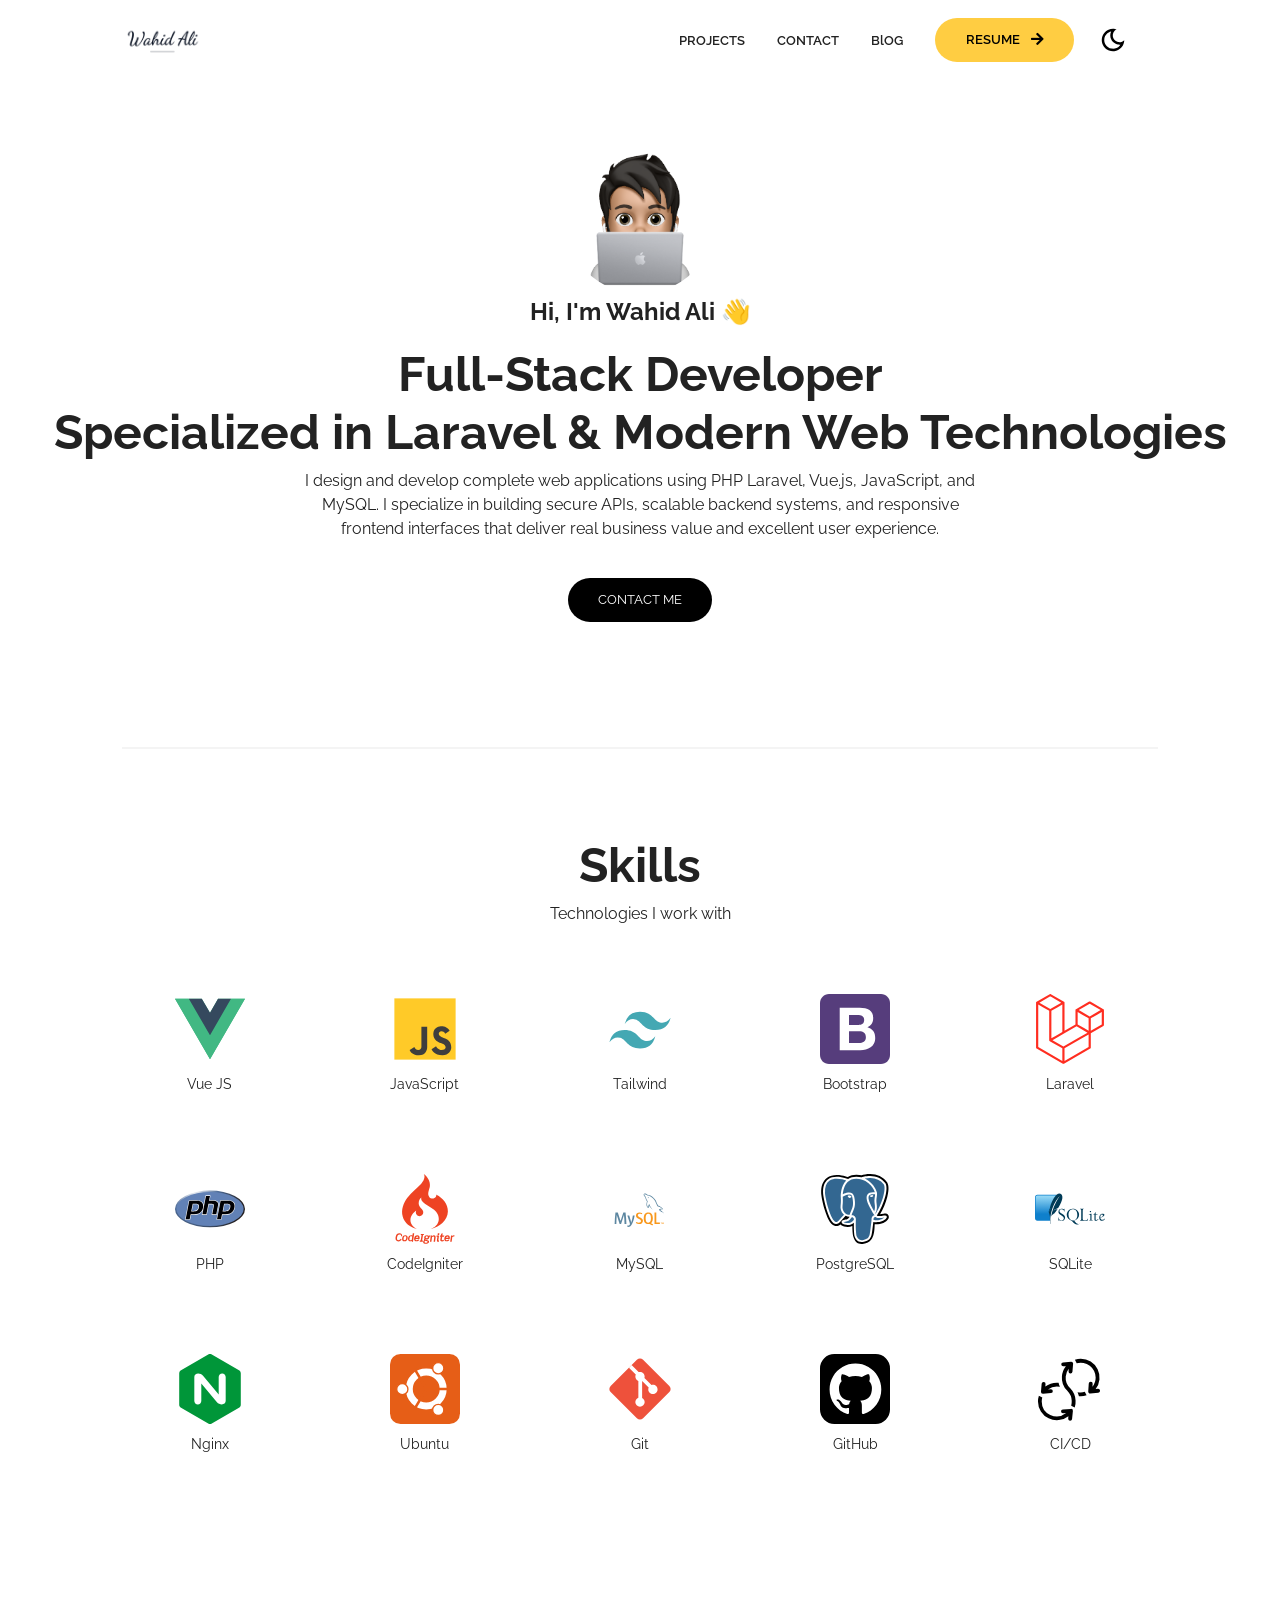
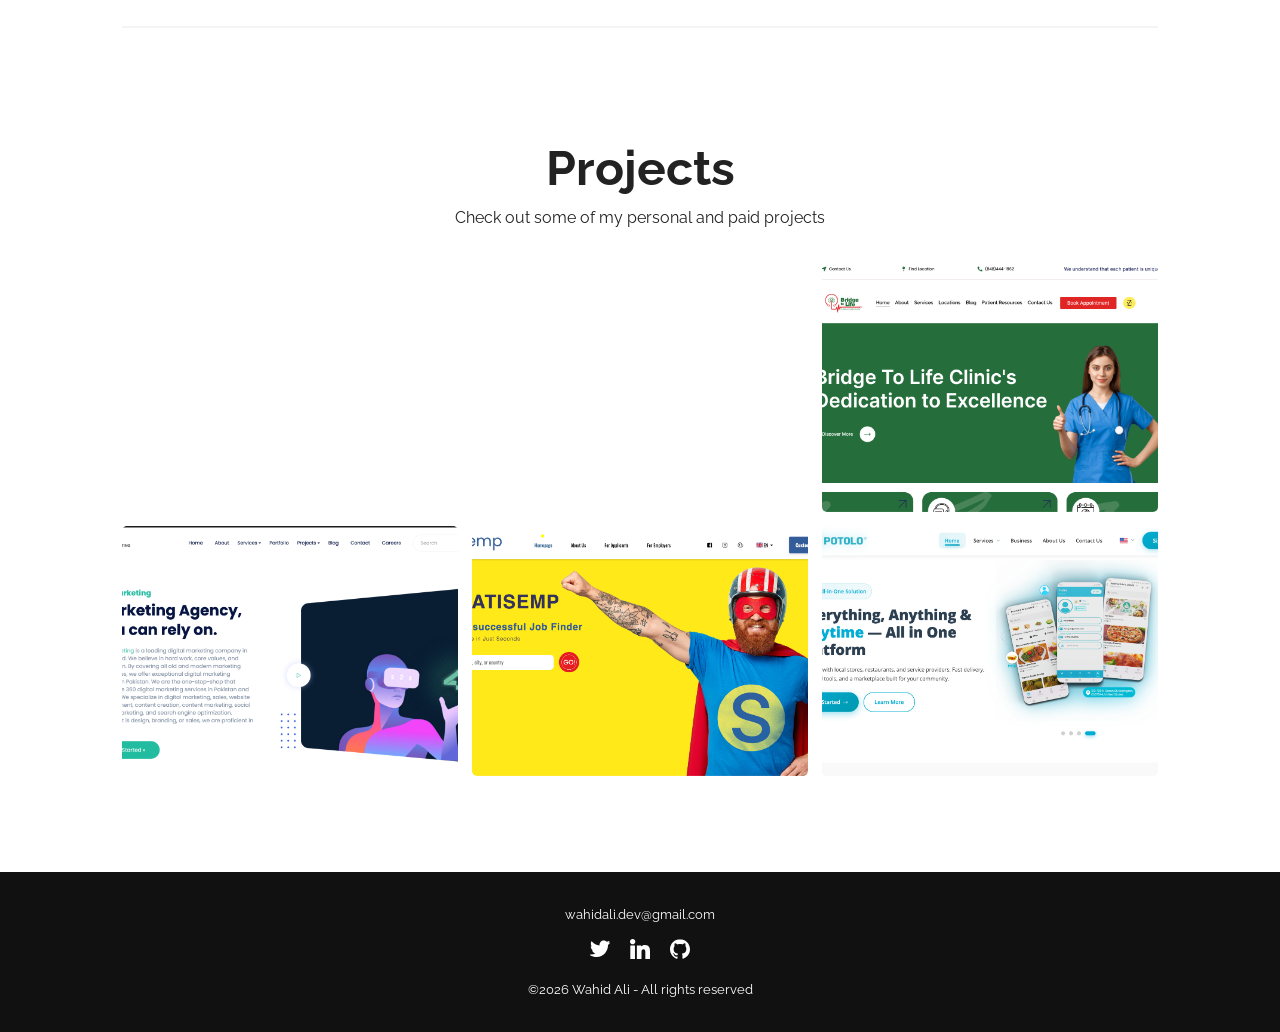
==== src/index.html @ 9d5d566d "Lets get started" ====
<!doctype html>
<html lang="en">
  <head>
    <meta charset="UTF-8" />
    <meta http-equiv="X-UA-Compatible" content="IE=edge" />
    <meta name="viewport" content="width=device-width, initial-scale=1.0" />
    <!-- Primary Meta Tags -->
    <title>Wahid Ali</title>
    <meta name="title" content="Wahid Ali - Portfolio" />
    <meta
      name="description"
      content="Build or customize your portfolio website using this super easy template. Free to use if you are a member of the community or a contributor to this project"
    />

    <!-- Open Graph / Facebook -->
    <meta property="og:type" content="website" />
    <meta
      property="og:url"
      content="https://github.com/CommunityPro/portfolio-html"
    />
    <meta property="og:title" content="Wahid Ali - Portfolio" />
    <meta
      property="og:description"
      content="Build or customize your portfolio website using this super easy template. Free to use if you are a member of the community or a contributor to this project"
    />
    <meta
      property="og:image"
      content="https://user-images.githubusercontent.com/62628408/150613011-b78a7f5a-0af1-4312-aab0-0022e7258693.png"
    />

    <!-- Twitter -->
    <meta property="twitter:card" content="summary_large_image" />
    <meta
      property="twitter:url"
      content="https://github.com/CommunityPro/portfolio-html"
    />
    <meta property="twitter:title" content="Wahid Ali - Portfolio" />
    <meta
      property="twitter:description"
      content="Build or customize your portfolio website using this super easy template. Free to use if you are a member of the community or a contributor to this project"
    />
    <meta
      property="twitter:image"
      content="https://user-images.githubusercontent.com/62628408/150613011-b78a7f5a-0af1-4312-aab0-0022e7258693.png"
    />

    <!-- Link -->
    <link
      rel="apple-touch-icon"
      sizes="180x180"
      href="assets/favicon/apple-touch-icon.png"
    />
    <link
      rel="icon"
      type="image/png"
      sizes="16x16"
      href="/assets/favicon/favicon-16x16.png"
    />
    <link
      rel="icon"
      type="image/png"
      sizes="32x32"
      href="assets/favicon/favicon-32x32.png"
    />
    <link
      rel="icon"
      type="image/png"
      sizes="192x192"
      href="assets/favicon/android-chrome-192x192.png"
    />
    <link
      rel="icon"
      type="image/png"
      sizes="512x512"
      href="assets/favicon/android-chrome-512x512.png"
    />
    <link rel="icon" type="image/x-icon" href="assets/favicon/favicon.ico" />
    <link rel="manifest" href="assets/favicon/site.webmanifest" />
    <link
      rel="stylesheet"
      href="https://use.fontawesome.com/releases/v5.15.4/css/all.css"
      integrity="sha384-DyZ88mC6Up2uqS4h/KRgHuoeGwBcD4Ng9SiP4dIRy0EXTlnuz47vAwmeGwVChigm"
      crossorigin="anonymous"
    />
    <link rel="stylesheet" href="css/style.css" />
    <link rel="stylesheet" href="css/utilities.css" />
  </head>
  <body>
    <header id="hero">
      <!-- Navbar -->
      <nav class="navbar">
        <div class="container">
          <!-- Logo -->
          <h1 id="logo">
            <a href="https://github.com/CommunityPro/portfolio-html"
              ><img src="./assets/signature.png" alt="Your Logo"
            /></a>
          </h1>
          <!-- Navbar links -->
          <ul class="nav-menu">
            <li><a class="nav-link" href="#projects">PROJECTS</a></li>
            <li><a class="nav-link" href="#">CONTACT</a></li>
            <li><a class="nav-link" href="#">BlOG</a></li>
            <li>
              <a
                class="nav-link btn btn-primary"
                href="https://github.com/CommunityPro/portfolio-html"
                >RESUME <i class="fas fa-arrow-right"></i
              ></a>
            </li>

            <!-- Toggle switch -->
            <div class="theme-switch">
              <input type="checkbox" id="switch" />
              <label class="toggle-icons" for="switch">
                <img class="moon" src="assets/moon.svg" />
                <img class="sun" src="assets/sun.svg" />
              </label>
            </div>
            <!-- Hamburger menu -->
          </ul>
          <div class="hamburger">
            <span class="bar"></span>
            <span class="bar"></span>
            <span class="bar"></span>
          </div>
        </div>
      </nav>

      <section class="header-container">
        <img
          class="profile-image"
          src="assets/man-laptop.png"
          alt="Wahid Ali Full Stack Developer"
        />

        <h1>Hi, I'm Wahid Ali 👋</h1>

        <div class="content-text">
          <h2>Full-Stack Developer</h2>
          <h2>Specialized in Laravel & Modern Web Technologies</h2>

          <p>
            I design and develop complete web applications using PHP Laravel,
            Vue.js, JavaScript, and MySQL. I specialize in building secure APIs,
            scalable backend systems, and responsive frontend interfaces that
            deliver real business value and excellent user experience.
          </p>
        </div>

        <a
          href="https://github.com/wahidali"
          class="btn btn-secondary"
          target="_blank"
        >
          Contact Me
        </a>
      </section>
    </header>

    <!-- Skills -->
    <section id="skills" class="skills-container container">
      <div class="division"></div>
      <div class="content-text">
        <h2>Skills</h2>
        <p>Technologies I work with</p>
      </div>

      <div class="skills-grid">
        <!-- Frontend -->
        <div class="skill-card">
          <img src="assets/skills/vue-9-logo-svgrepo-com.svg" alt="Vue JS" />
          <p>Vue JS</p>
        </div>

        <div class="skill-card">
          <img src="assets/skills/js-svgrepo-com.svg" alt="JavaScript" />
          <p>JavaScript</p>
        </div>

        <div class="skill-card">
          <img src="assets/skills/tailwind-svgrepo-com.svg" alt="Tailwind" />
          <p>Tailwind</p>
        </div>

        <div class="skill-card">
          <img src="assets/skills/bootstrap-svgrepo-com.svg" alt="Bootstrap" />
          <p>Bootstrap</p>
        </div>

        <!-- Backend -->
        <div class="skill-card">
          <img src="assets/skills/laravel-svgrepo-com.svg" alt="Laravel" />
          <p>Laravel</p>
        </div>

        <div class="skill-card">
          <img src="assets/skills/php-svgrepo-com.svg" alt="PHP" />
          <p>PHP</p>
        </div>

        <div class="skill-card">
          <img
            src="assets/skills/codeigniter-svgrepo-com.svg"
            alt="CodeIgniter"
          />
          <p>CodeIgniter</p>
        </div>

        <!-- Database -->
        <div class="skill-card">
          <img src="assets/skills/mysql-logo-svgrepo-com.svg" alt="MySQL" />
          <p>MySQL</p>
        </div>

        <div class="skill-card">
          <img src="assets/skills/postgresql-logo-svgrepo-com.svg" alt="PostgreSQL" />
          <p>PostgreSQL</p>
        </div>

        <div class="skill-card">
          <img src="assets/skills/sqlite-svgrepo-com.svg" alt="SQLite" />
          <p>SQLite</p>
        </div>

        <!-- Server -->
        <div class="skill-card">
          <img src="assets/skills/nginx-svgrepo-com.svg" alt="Nginx" />
          <p>Nginx</p>
        </div>

        <div class="skill-card">
          <img src="assets/skills/ubuntu-svgrepo-com.svg" alt="Ubuntu" />
          <p>Ubuntu</p>
        </div>

        <!-- Tools -->
        <div class="skill-card">
          <img src="assets/skills/git-svgrepo-com.svg" alt="Git" />
          <p>Git</p>
        </div>

        <div class="skill-card">
          <img src="assets/skills/github-svgrepo-com.svg" alt="GitHub" />
          <p>GitHub</p>
        </div>

        <div class="skill-card">
          <img src="assets/skills/ci-cd-svgrepo-com.svg" alt="CI/CD" class="ci-cd-icon" />
          <p>CI/CD</p>
        </div>

      </div>
    </section>

    <!-- Projects -->
    <section id="projects" class="project-container container">
      <div class="division"></div>
      <div class="content-text">
        <h2>Projects</h2>
        <p>Check out some of my personal and paid projects</p>
      </div>

      <article class="project">
        <!-- Project 1 -->
        <div href="" class="card">
          <div class="project-info">
            <div class="project-bio">
              <h3>Human Resource Management System</h3>
              <p>Laravel, Blade, SASS</p>
            </div>

            <div class="project-link">
              <!-- <a href="#" target="_blank"><i class="fab fa-github"></i></a> -->
              <a href="https://iaoai.io/iaoai-hrms" target="_blank"
                ><i class="fas fa-globe"></i
              ></a>
            </div>
          </div>
        </div>

        <!-- Project 2 -->
        <div href="" class="card">
          <div class="project-info">
            <div class="project-bio">
              <h3>Delmunch</h3>
              <p>Laravel, API's, MySQL</p>
            </div>

            <div class="project-link">
              <!-- <a href="#" target="_blank"><i class="fab fa-github"></i></a> -->
              <a href="https://delmunch.com" target="_blank"
                ><i class="fas fa-globe"></i
              ></a>
            </div>
          </div>
        </div>

        <!-- Porject 3 -->
        <div href="" class="card">
          <div class="project-info">
            <div class="project-bio">
              <h3>Bridge To Life</h3>
              <p>Laravel, Livewire, API's</p>
            </div>

            <div class="project-link">
              <!-- <a href="#" target="_blank"><i class="fab fa-github"></i></a> -->
              <a href="https://www.btlcc.org" target="_blank"
                ><i class="fas fa-globe"></i
              ></a>
            </div>
          </div>
        </div>

        <!-- Project 4 -->
        <div href="" class="card">
          <div class="project-info">
            <div class="project-bio">
              <h3>Customer Relation Management</h3>
              <p>CodeIgniter, Tailwind, MySQL</p>
            </div>

            <div class="project-link">
              <!-- <a href="#" target="_blank"><i class="fab fa-github"></i></a> -->
              <a href="https://s2smark.com" target="_blank"
                ><i class="fas fa-globe"></i
              ></a>
            </div>
          </div>
        </div>

        <!-- Project 5 -->
        <div href="" class="card">
          <div class="project-info">
            <div class="project-bio">
              <h3>Satisemp</h3>
              <p>Laravel, Livewire, API's</p>
            </div>

            <div class="project-link">
              <a href="https://satisemp.de/en" target="_blank"><i class="fas fa-globe"></i></a>
            </div>
          </div>
        </div>

        <!-- Project 6 -->
        <div href="" class="card">
          <div class="project-info">
            <div class="project-bio">
              <h3>Potolo</h3>
              <p>Laravel, Flutter, API's</p>
            </div>

            <div class="project-link">
              <a href="https://ziffer.potolo.net/" target="_blank"><i class="fas fa-globe"></i></a>
            </div>
          </div>
        </div>
      </article>

      <!-- <a href="#" class="btn btn-secondary" target="_blank"
        >See More <i class="fas fa-arrow-right"></i
      ></a> -->
    </section>

    <footer id="footer">
      <div class="container">
        <a href="mailto:wahidali.dev@gmail.com">wahidali.dev@gmail.com</a>
        <!-- Social links -->
        <div class="social">
          <a href="https://x.com/iamwahidd" target="_blank"
            ><img src="./assets/twitter-icon.svg" alt="Twitter"
          /></a>
          <a
            href="https://www.linkedin.com/in/wahid-ali-124166226/"
            target="_blank"
            ><img src="./assets/linkedin-icon.svg" alt="Linkedin"
          /></a>
          <a href="https://github.com/Wahid-Alii" target="_blank"
            ><img src="./assets/github-icon.svg" alt="GitHub"
          /></a>
        </div>
        <p>&copy;<span id="datee"></span> Wahid Ali - All rights reserved</p>
      </div>
    </footer>
    <script src="js/script.js"></script>
  </body>
</html>
---- src/css/style.css ----
/* This is the required project styling. Will contain essential CSS styles like:
   * Flex property
   * Grid layout
   * Cards and sections
*/

@import url(https://fonts.googleapis.com/css?family=Raleway:100,200,300,regular,500,600,700,800,900,100italic,200italic,300italic,italic,500italic,600italic,700italic,800italic,900italic);

/* variables */
:root {
  /* Colors */
  --primary-color: #ffcd42;
  --secondary-color: #ffd35c;
  --bg-primary: #ffffff;
  --text-color: #222222;
  --text-color-two: #ffffff;
  --bg-secondary: #000000;
  --card-background: #f4f4f4;
  --bg-secondary-two: #111111;

  --shadow: 0 10px 40px rgba(0, 0, 0, 0.2);

  /* Font Weight */
  --weight-small: 400;
  --weight-semibold: 600;
  --weight-bold: 800;

  /* Max width */
  --width-small: 600px;
  --width-medium: 1100px;
  --width-large: 1300px;
}

[data-theme="dark"] {
  --primary-color: #ffcd42;
  --secondary-color: #ffd35c;
  --bg-primary: #000000;
  --text-color: #ffffff;
  --text-color-two: #222222;
  --bg-secondary: #ffffff;
  --card-background: #111111;
  --bg-secondary-two: #f4f4f4;
  --shadow: 0 2px 10px rgba(95, 95, 95, 0.2);
}

html {
  font-size: 100%;
  scroll-behavior: smooth;
}

/* Reset default styling */
* {
  margin: 0;
  padding: 0;
  box-sizing: border-box;
}

ul {
  list-style: none;
}

a {
  text-decoration: none;
  color: var(--text-color);
}

/* Main styling */
body {
  background: var(--bg-primary);
  color: var(--text-color);
  font-family: "Raleway", sans-serif;
  line-height: 1.5;
}

/* Navbar */
.navbar {
  position: fixed;
  top: 0;
  left: 0;
  right: 0;
  z-index: 20;
  background: var(--bg-primary);
}

.navbar .container {
  display: flex;
  align-items: center;
  justify-content: space-between;
  z-index: 20;
  height: 80px;
  width: 100%;
}

.navbar .nav-menu {
  display: flex;
  align-items: center;
  background: var(--bg-primary);
}

.navbar .nav-link {
  margin: 0 1rem;
  font-size: 0.8rem;
  font-weight: var(--weight-semibold);
}

.navbar #logo img {
  display: block;
  width: 80px;
  border: 1px solid white;
  border-radius: 13px;
}

.navbar .btn {
  margin-right: 1.5rem;
}

.fas.fa-arrow-right {
  margin-left: 0.5rem;
  font-size: 0.9rem;
}

/* hamburger */
.hamburger {
  margin-bottom: 0.1rem;
  display: none;
}

.bar {
  display: block;
  width: 23px;
  height: 3px;
  margin: 4px auto;
  transition: all 0.3s ease-in-out;
  border-radius: 30px;
  background-color: var(--bg-secondary);
}

/* Hero section */
#hero {
  display: flex;
  flex-direction: column;
  height: 100%;
}

.profile-image {
  width: 150px;
  border-radius: 50%;
  animation: bounce 1s infinite alternate;
}

@keyframes bounce {
  from {
    transform: translateY(0px);
  }

  to {
    transform: translateY(-10px);
  }
}

.division {
  width: 100%;
  height: 2px;
  background-color: var(--card-background);
  margin: 5.5rem 0;
}
/* Projects */
#projects {
  display: flex;
  flex-direction: column;
  margin: 2rem auto 5rem;
}

#projects .btn {
  align-self: center;
  margin: 2rem 0;
}

.project {
  display: grid;
  grid-template-columns: repeat(3, 1fr);
  grid-auto-rows: minmax(250px, auto);
  grid-gap: 0.9rem;
}

.card .project-bio p {
  font-size: 0.83rem;
}

.card .project-bio h3 {
  font-size: 0.9rem;
}

.project-info {
  display: flex;
  justify-content: space-between;
  opacity: 0;
  position: relative;
  transition: 0.5s ease-in-out;
}

.project-bio {
  display: flex;
  flex-direction: column;
  justify-content: flex-end;
  position: relative;
  top: 160px;
  left: 10px;
}

/* Footer */
#footer {
  background: #111111;
}

#footer .container {
  display: flex;
  flex-direction: column;
  align-items: center;
  justify-content: center;
  color: #ffffff;
  min-height: 160px;
  text-align: center;
}

#footer a {
  font-size: 0.8rem;
  color: #fff;
}

#footer a:hover {
  opacity: 0.6;
}

#footer .social {
  margin: 0.9rem 0;
}

#footer .social img {
  width: 20px;
  height: 20px;
}

#footer .social a {
  margin: 0 0.5rem;
}

#footer p {
  font-size: 0.8rem;
}

/* Responsiveness */

@media (max-width: 1000px) {
  .project {
    display: grid;
    grid-template-columns: repeat(2, 1fr);
  }
}

@media (max-width: 768px) {
}

@media (max-width: 670px) {
  .navbar .nav-menu {
    position: fixed;
    right: -100vw;
    top: 4.5rem;
    flex-direction: column;
    width: calc(80% - 10px);
    transition: 0.3s;
    box-shadow: var(--shadow);
    padding: 2rem;
    border-radius: 5px;
    align-items: flex-start;
  }

  .navbar .btn {
    margin: 0;
    margin-top: 1rem;
  }

  .nav-menu.active {
    right: 20px;
  }

  .nav-menu .nav-link {
    font-size: 0.9rem;
    margin: 0 0.2rem;
  }

  .nav-menu li {
    margin-bottom: 0.5rem;
    width: 100%;
  }

  .nav-menu .btn {
    width: 100%;
    text-align: center;
    margin-top: 0.5rem;
  }

  .hamburger {
    display: block;
    cursor: pointer;
    padding: 0.2rem 0.4rem;
  }

  .hamburger.active {
    border: 1px dotted gray;
  }

  .hamburger.active .bar:nth-child(2) {
    opacity: 0;
  }

  .hamburger.active .bar:nth-child(1) {
    transform: translateY(6px) rotate(45deg);
  }

  .hamburger.active .bar:nth-child(3) {
    transform: translateY(-8px) rotate(-45deg);
  }
}

@media (max-width: 600px) {
  .project {
    display: grid;
    grid-template-columns: 1fr;
  }

  .header-container .btn {
    border-radius: 5px;
    width: 80%;
  }
}

.skills-grid {
  display: grid;
  grid-template-columns: repeat(auto-fit, minmax(140px, 1fr));
  gap: 40px;
  margin-top: 40px;
  text-align: center;
}

.skill-card {
  /* background: #0b0f2a; */
  /* background: var(--card-background); */
  padding: 30px 20px;
  border-radius: 50%;
  width: 140px;
  height: 140px;
  margin: auto;
  display: flex;
  flex-direction: column;
  align-items: center;
  justify-content: center;
  transition: 0.3s;
}

.skill-card:hover {
  transform: translateY(-8px);
}

.skill-card img {
  width: 70px;
  margin-bottom: 10px;
}

.skill-card p {
  font-size: 14px;
  color: var(--text-color);
  margin: 0;
}

[data-theme="dark"] .ci-cd-icon {
  filter: brightness(0) invert(1);
}
---- src/css/utilities.css ----
/* ?This is where reusable styling of this template will be. 
   !Will contain things like:
   * Button styling
   * Background color styling
   * padding and margin
*/

.container {
  max-width: var(--width-medium);
  margin: 0 auto;
  padding: 1rem 2rem;
}

h1::selection,
h2::selection {
  color: #111;
  background: var(--primary-color);
}

/* Buttons */
.btn {
  display: inline-block;
  padding: 0.75rem 1.9rem;
  border-radius: 30px;
  text-transform: uppercase;
  font-size: 0.82rem;
  transition: 0.3s;
}

.btn-primary {
  background: var(--primary-color);
  color: #000000;
}

.btn-secondary {
  margin: 5px 0;
  background-color: var(--bg-secondary);
  color: var(--bg-primary);
}

/* add hover to resume button */
.btn-primary:hover {
  background: var(--secondary-color);
}

/* Dark mode toggle */
#switch {
  display: none;
}

.toggle-icons {
  display: flex;
  justify-content: space-between;
  align-items: center;
  cursor: pointer;
}

.toggle-icons > img {
  transition: 0.6s cubic-bezier(0.23, 1, 0.32, 1);
  width: 30px;
}

.moon {
  transform: rotate(10deg);
}

#switch:checked + .toggle-icons .moon {
  transform: rotate(250deg);
}

#switch:checked + .toggle-icons .sun {
  transform: rotate(100deg);
}

/* Header Container */
.header-container {
  display: flex;
  flex-direction: column;
  align-items: center;
  justify-content: center;
  margin-top: 8rem;
  padding: 1rem;
}

.header-container > div {
  margin-top: 1rem;
}

.content-text {
  text-align: center;
  margin: 1.5rem 0;
}

.content-text h2 {
  font-size: 3rem;
  line-height: 1.2;
  transition: 0.2s ease-in-out;
}

.content-text p {
  padding: 0.5rem;
  margin: 0 auto;
  max-width: 700px;
}

/* Project cards */
.card {
  padding: 1rem;
  background: var(--card-background);
  color: #ffffff;
  border-radius: 5px;
  transition: 0.4s ease-in-out;
  cursor: pointer;
}

.card a {
  color: #ffffff;
  transition: 0.25s ease-in-out;
  font-size: 1.1rem;
  margin-right: 0.3rem;
}

.card a:hover {
  color: var(--primary-color);
}

.card:hover {
  box-shadow: inset 0 100px 1000px 10px rgba(0, 0, 0, 0.8);
}

.card:hover .project-info {
  opacity: 1;
}

/* Project Images */

/* project 1 */
.card:nth-child(1) {
  background: url(../assets/project/project-hrms.png) center center/cover;
}

/* Project 2 */
.card:nth-child(2) {
  background: url(../assets/project/project-delmunch.png) center center/cover;
}

/* Project 3 */
.card:nth-child(3) {
  background: url(../assets/project/project-btlcc.png) center center/cover;
}

/* Project 4 */
.card:nth-child(4) {
  background: url(../assets/project/project-crm.png) center center/cover;
}

/* Project 5 */
.card:nth-child(5) {
  background: url(../assets/project/project-satisemp.png) center center/cover;
}

/* Project 6 */
.card:nth-child(6) {
  background: url(../assets/project/project-potolo.png) center center/cover;
}

/* Media Queries */
@media (max-width: 768px) {
  .header-container {
    margin-top: 7rem;
    text-align: center;
  }

  .content-text h2 {
    font-size: 2.5rem;
  }
}
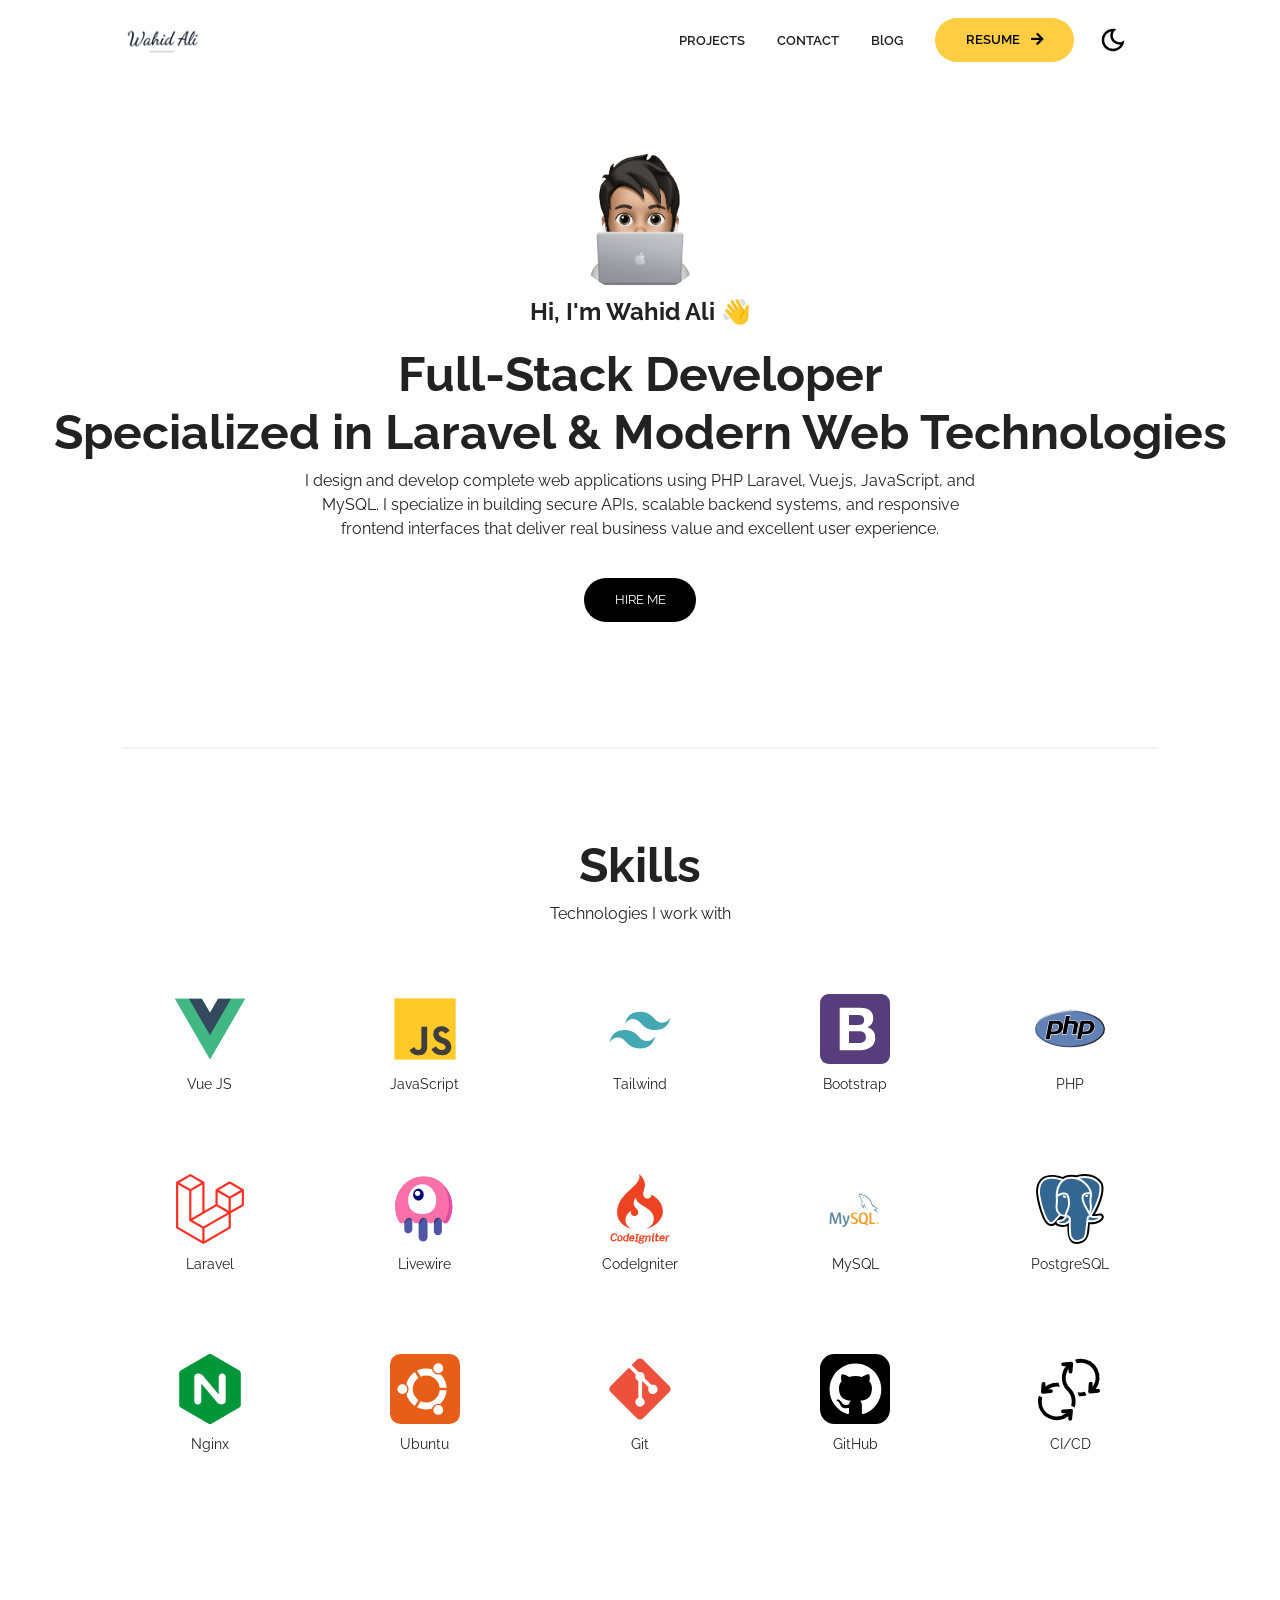
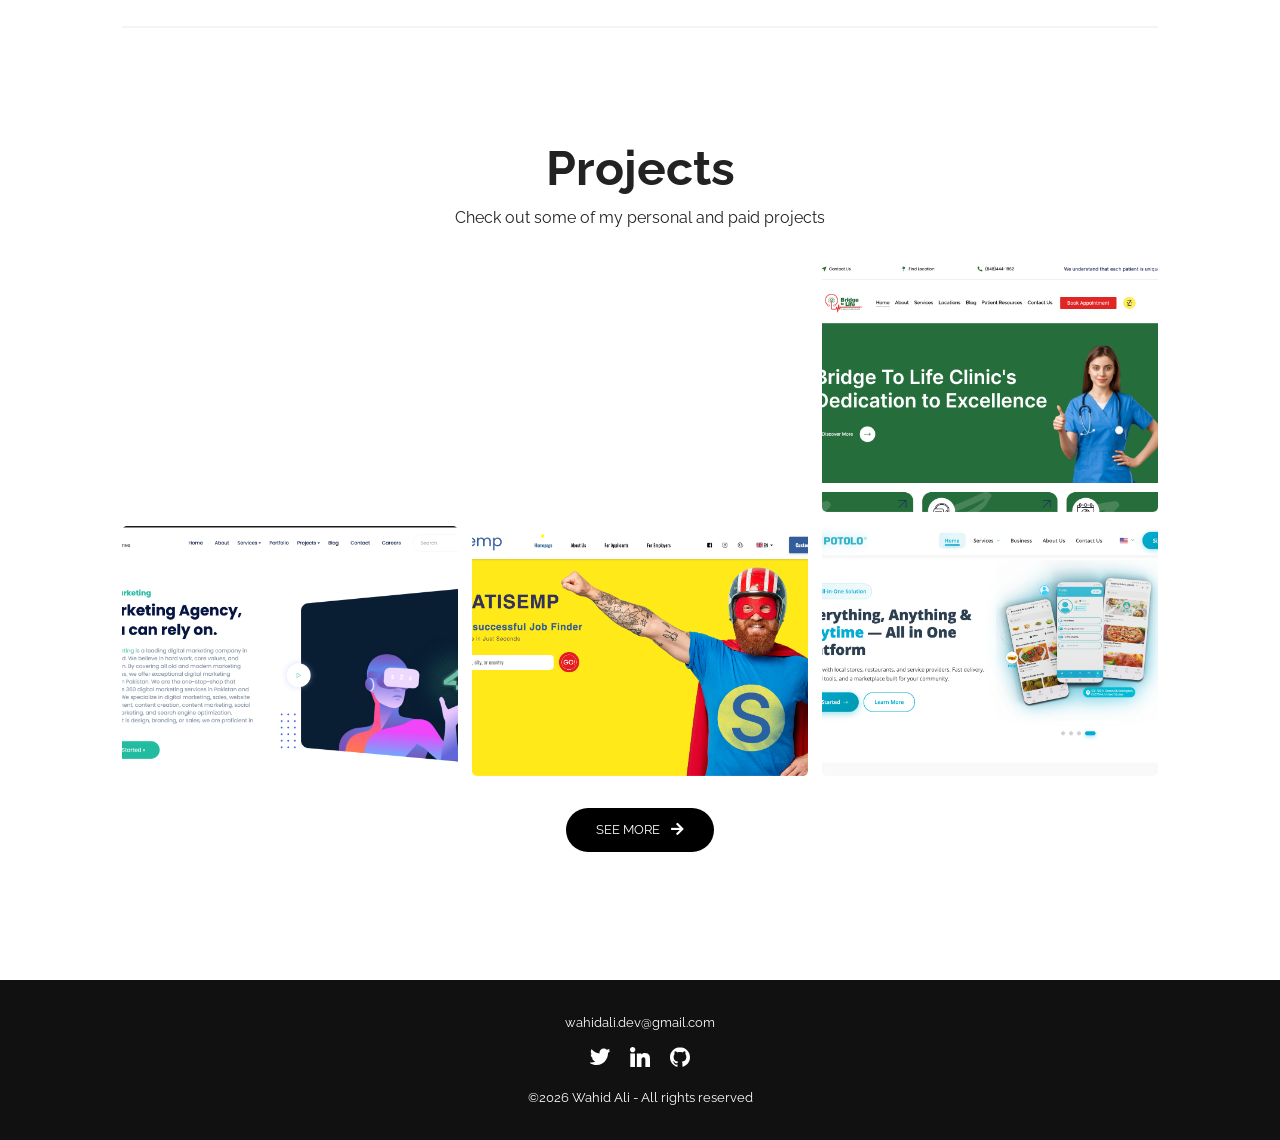
==== commit c54cf683: "fix: new changes" ====
--- a/src/index.html
+++ b/src/index.html
@@ -9,70 +9,66 @@
     <meta name="title" content="Wahid Ali - Portfolio" />
     <meta
       name="description"
-      content="Build or customize your portfolio website using this super easy template. Free to use if you are a member of the community or a contributor to this project"
+      content="My name is Wahid Ali, and I am a Full-Stack Developer specializing in Laravel and modern web technologies. I design and develop complete web applications using PHP Laravel, Vue.js, JavaScript, and MySQL. I specialize in building secure APIs, scalable backend systems, and responsive frontend interfaces that deliver real business value and excellent user experience."
     />
 
     <!-- Open Graph / Facebook -->
     <meta property="og:type" content="website" />
     <meta
       property="og:url"
-      content="https://github.com/CommunityPro/portfolio-html"
+      content="https://wahidali.me"
     />
     <meta property="og:title" content="Wahid Ali - Portfolio" />
     <meta
       property="og:description"
-      content="Build or customize your portfolio website using this super easy template. Free to use if you are a member of the community or a contributor to this project"
-    />
-    <meta
-      property="og:image"
-      content="https://user-images.githubusercontent.com/62628408/150613011-b78a7f5a-0af1-4312-aab0-0022e7258693.png"
+      content="My name is Wahid Ali, and I am a Full-Stack Developer specializing in Laravel and modern web technologies. I design and develop complete web applications using PHP Laravel, Vue.js, JavaScript, and MySQL. I specialize in building secure APIs, scalable backend systems, and responsive frontend interfaces that deliver real business value and excellent user experience."
     />
 
     <!-- Twitter -->
     <meta property="twitter:card" content="summary_large_image" />
     <meta
       property="twitter:url"
-      content="https://github.com/CommunityPro/portfolio-html"
+      content="https://wahidali.me"
     />
     <meta property="twitter:title" content="Wahid Ali - Portfolio" />
     <meta
       property="twitter:description"
-      content="Build or customize your portfolio website using this super easy template. Free to use if you are a member of the community or a contributor to this project"
+      content="My name is Wahid Ali, and I am a Full-Stack Developer specializing in Laravel and modern web technologies. I design and develop complete web applications using PHP Laravel, Vue.js, JavaScript, and MySQL. I specialize in building secure APIs, scalable backend systems, and responsive frontend interfaces that deliver real business value and excellent user experience."
     />
     <meta
       property="twitter:image"
-      content="https://user-images.githubusercontent.com/62628408/150613011-b78a7f5a-0af1-4312-aab0-0022e7258693.png"
+      content="https://wahidali.me"
     />
 
     <!-- Link -->
     <link
       rel="apple-touch-icon"
       sizes="180x180"
-      href="assets/favicon/apple-touch-icon.png"
+      href="assets/logo1.png"
     />
     <link
       rel="icon"
       type="image/png"
       sizes="16x16"
-      href="/assets/favicon/favicon-16x16.png"
+      href="/assets/logo1.png"
     />
     <link
       rel="icon"
       type="image/png"
       sizes="32x32"
-      href="assets/favicon/favicon-32x32.png"
+      href="assets/logo1.png"
     />
     <link
       rel="icon"
       type="image/png"
-      sizes="192x192"
-      href="assets/favicon/android-chrome-192x192.png"
+      sizes="192x192"§
+      href="assets/logo1.png"
     />
     <link
       rel="icon"
       type="image/png"
       sizes="512x512"
-      href="assets/favicon/android-chrome-512x512.png"
+      href="assets/logo1.png"
     />
     <link rel="icon" type="image/x-icon" href="assets/favicon/favicon.ico" />
     <link rel="manifest" href="assets/favicon/site.webmanifest" />
@@ -92,19 +88,19 @@
         <div class="container">
           <!-- Logo -->
           <h1 id="logo">
-            <a href="https://github.com/CommunityPro/portfolio-html"
+            <a href="https://wahidali.me"
               ><img src="./assets/signature.png" alt="Your Logo"
             /></a>
           </h1>
           <!-- Navbar links -->
           <ul class="nav-menu">
             <li><a class="nav-link" href="#projects">PROJECTS</a></li>
-            <li><a class="nav-link" href="#">CONTACT</a></li>
-            <li><a class="nav-link" href="#">BlOG</a></li>
+            <li><a class="nav-link" href="mailto:wahidali.dev@gmail.com">CONTACT</a></li>
+            <li><a class="nav-link" href="https://medium.com/@wahidali1707" target="_blank">BlOG</a></li>
             <li>
               <a
                 class="nav-link btn btn-primary"
-                href="https://github.com/CommunityPro/portfolio-html"
+                href="assets/resume/Wahid_ali_software_developer_CV.pdf" download target="_blank"
                 >RESUME <i class="fas fa-arrow-right"></i
               ></a>
             </li>
@@ -149,11 +145,11 @@
         </div>
 
         <a
-          href="https://github.com/wahidali"
+          href="mailto:wahidali.dev@gmail.com"
           class="btn btn-secondary"
           target="_blank"
         >
-          Contact Me
+          Hire Me
         </a>
       </section>
     </header>
@@ -190,13 +186,18 @@
 
         <!-- Backend -->
         <div class="skill-card">
+          <img src="assets/skills/php-svgrepo-com.svg" alt="PHP" />
+          <p>PHP</p>
+        </div>
+
+        <div class="skill-card">
           <img src="assets/skills/laravel-svgrepo-com.svg" alt="Laravel" />
           <p>Laravel</p>
         </div>
 
         <div class="skill-card">
-          <img src="assets/skills/php-svgrepo-com.svg" alt="PHP" />
-          <p>PHP</p>
+          <img src="assets/skills/livewire.svg" alt="Laravel Livewire" />
+          <p>Livewire</p>
         </div>
 
         <div class="skill-card">
@@ -216,11 +217,6 @@
         <div class="skill-card">
           <img src="assets/skills/postgresql-logo-svgrepo-com.svg" alt="PostgreSQL" />
           <p>PostgreSQL</p>
-        </div>
-
-        <div class="skill-card">
-          <img src="assets/skills/sqlite-svgrepo-com.svg" alt="SQLite" />
-          <p>SQLite</p>
         </div>
 
         <!-- Server -->
@@ -359,9 +355,9 @@
         </div>
       </article>
 
-      <!-- <a href="#" class="btn btn-secondary" target="_blank"
+      <a href="#projects" class="btn btn-secondary" target=""
         >See More <i class="fas fa-arrow-right"></i
-      ></a> -->
+      ></a>
     </section>
 
     <footer id="footer">
